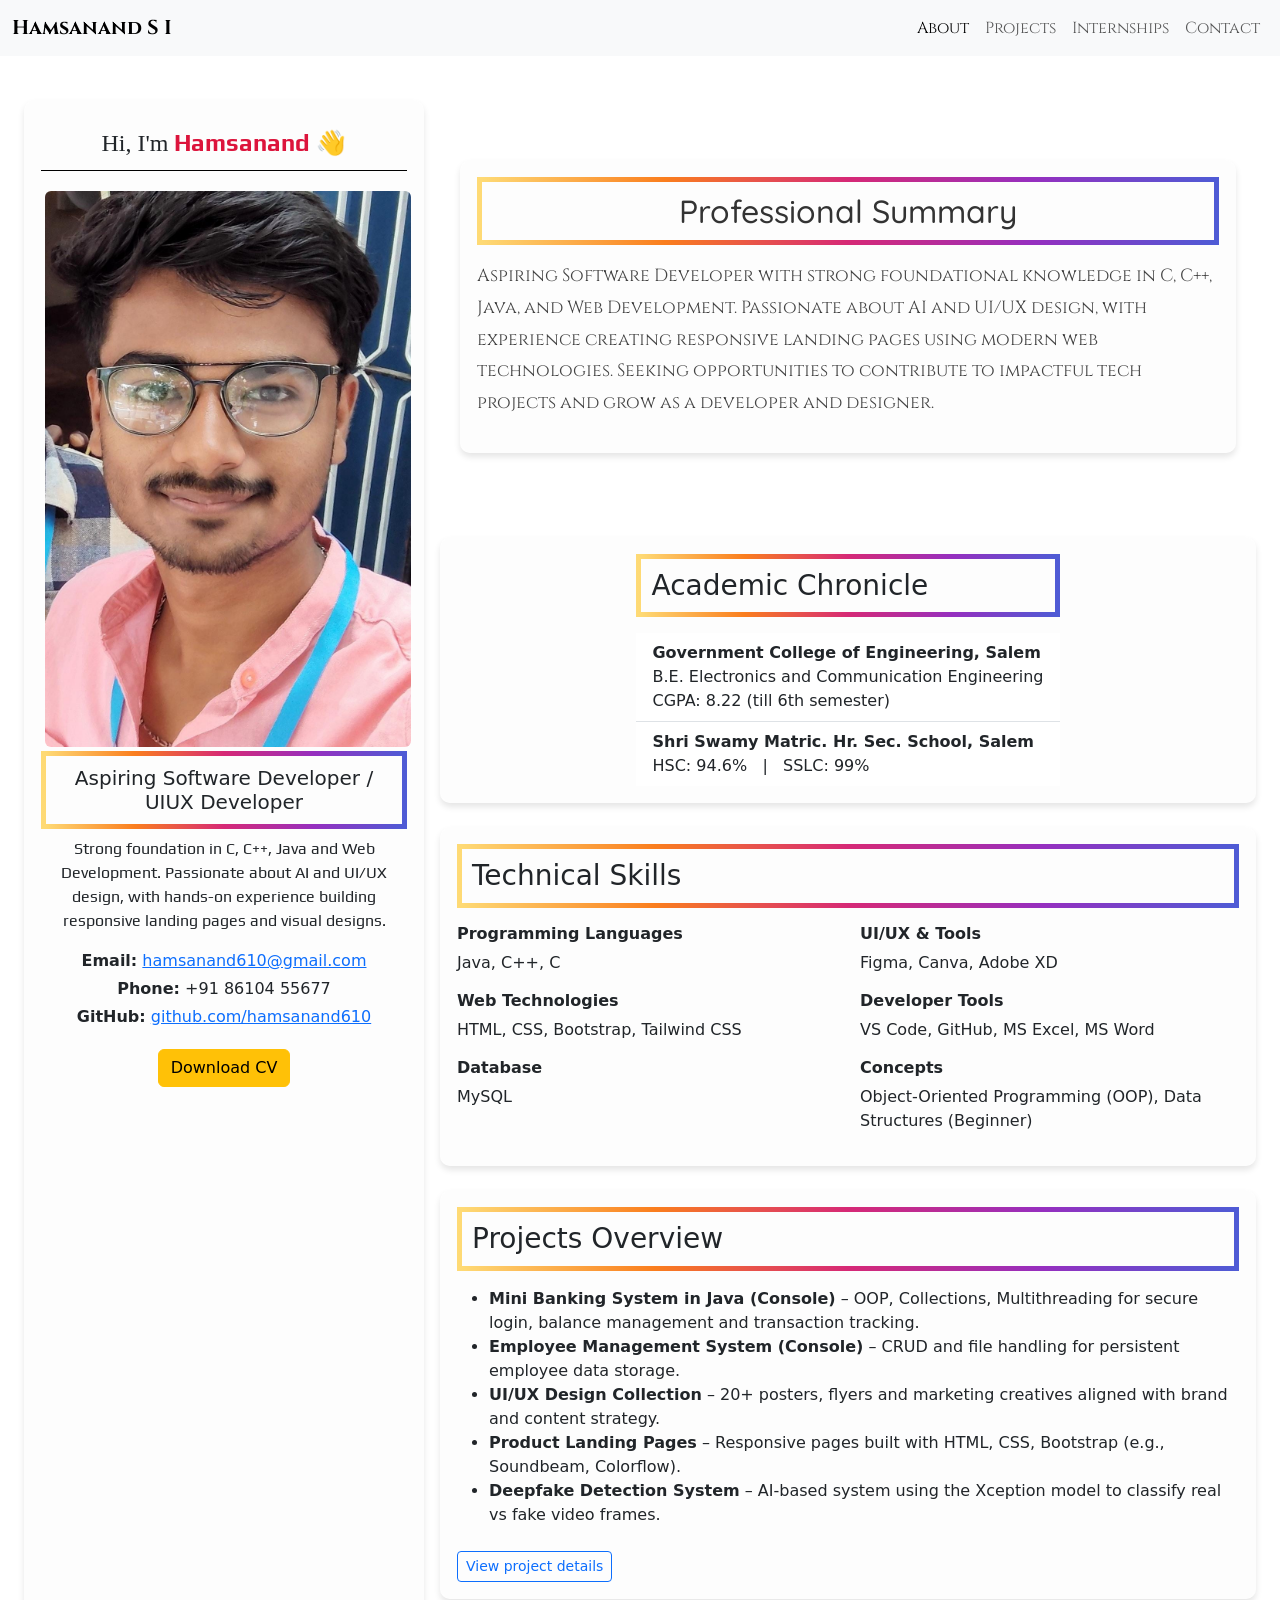
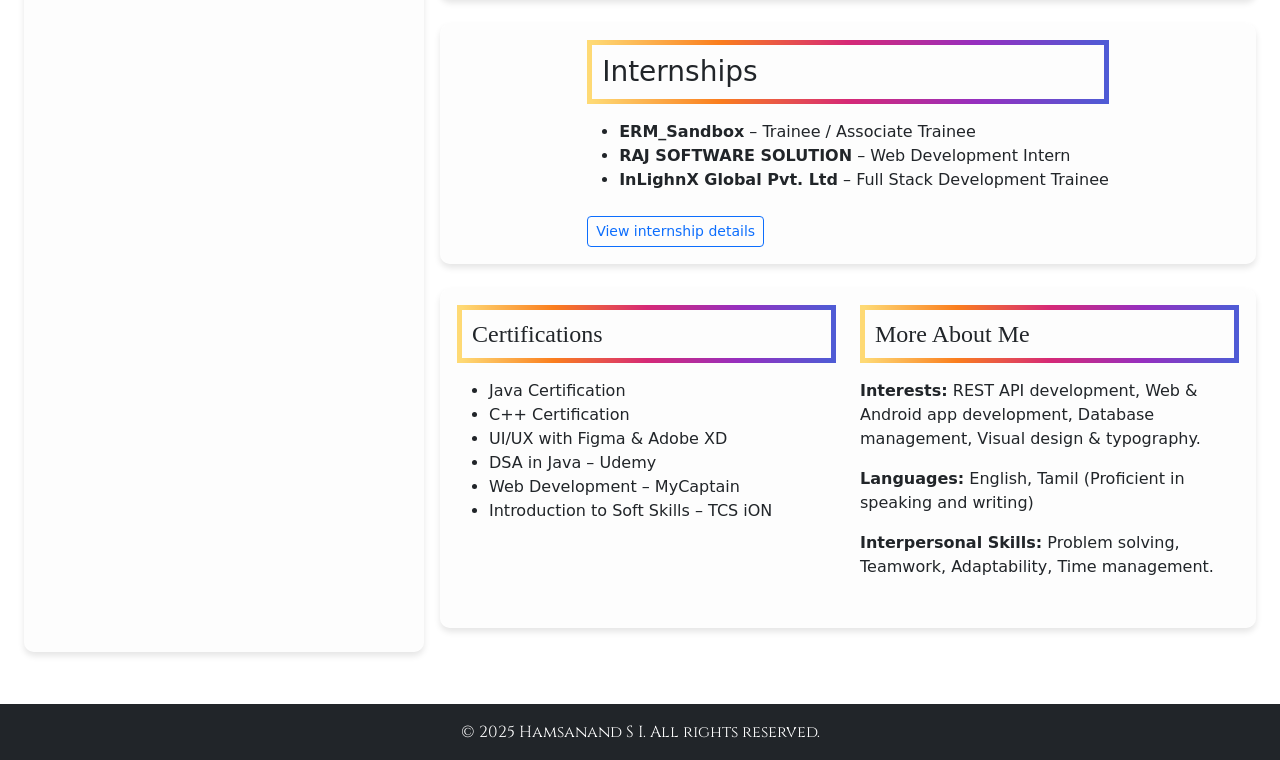
==== index.html @ 98b11f20 "c" ====
<!DOCTYPE html>
<html lang="en">
<head>
    <meta charset="UTF-8">
    <meta name="viewport" content="width=device-width, initial-scale=1.0">
    <title>Hamsanand S I | Portfolio</title>
    <!-- Bootstrap 5 CSS -->
    <link href="https://cdn.jsdelivr.net/npm/bootstrap@5.3.3/dist/css/bootstrap.min.css" rel="stylesheet">
    <link href="css/style.css" rel="stylesheet">
</head>
<body>
<nav class="navbar navbar-expand-lg bg-body-tertiary">
  <div class="container-fluid">
    <a class="navbar-brand fw-bold" href="index.html">Hamsanand S I</a>
    <button class="navbar-toggler" type="button" data-bs-toggle="collapse" data-bs-target="#navbarNavAltMarkup"
      aria-controls="navbarNavAltMarkup" aria-expanded="false" aria-label="Toggle navigation">
      <span class="navbar-toggler-icon"></span>
    </button>
    <div class="collapse navbar-collapse" id="navbarNavAltMarkup">
      <div class="navbar-nav ms-auto">
        <a class="nav-link active" aria-current="page" href="index.html">About</a>
        <a class="nav-link" href="html/projects.html">Projects</a>
        <a class="nav-link" href="html/internships.html">Internships</a>
        <a class="nav-link" href="html/contact.html">Contact</a>
      </div>
    </div>
  </div>
</nav>

<div class="container-fluid py-4">
  <div class="row g-3 m-1">
    <!-- Left card: quick bio -->
    <div class="col-sm-12 col-md-4">
      <div class="card h-100">
        <div class="card-body text-center">
          <h4 class="card-title mb-3">Hi, I'm <span class="fw-bold">Hamsanand</span> 👋</h4>
          <img src="images/hams (1).jpg" class="m-1 rounded card-img-top " alt="Krishna DP">
          <h5 class="un mb-2">Aspiring Software Developer / UIUX Developer</h5>
          <p class="hero mb-3">
            Strong foundation in C, C++, Java and Web Development. Passionate about AI and UI/UX design,
            with hands-on experience building responsive landing pages and visual designs.
          </p>
          <p class="mb-1"><strong>Email:</strong> <a href="mailto:hamsanand610@gmail.com">hamsanand610@gmail.com</a></p>
          <p class="mb-1"><strong>Phone:</strong> +91 86104 55677</p>
          <p class="mb-3"><strong>GitHub:</strong> <a href="https://github.com/hamsanand610" target="_blank">github.com/hamsanand610</a></p>
          <a href="files/HAMSANAND_S_I_CV.pdf" target="_blank" class="btn btn-warning m-1">Download CV</a>
        </div>
      </div>
    </div>

    <!-- Right side content -->
    <div class="col-sm-12 col-md-8">
      <!-- About / Summary -->
      <section id="about" class="mb-4">
        <div class="card">
          <div class="card-body">
            <h2 class="un mb-3 text-center">Professional Summary</h2>
            <p class="hero1 lead">
              Aspiring Software Developer with strong foundational knowledge in C, C++, Java, and Web Development.
              Passionate about AI and UI/UX design, with experience creating responsive landing pages using modern web
              technologies. Seeking opportunities to contribute to impactful tech projects and grow as a developer and designer.
            </p>
          </div>
        </div>
      </section>

      <!-- Academics -->
      <section id="academics" class="mb-4">
        <div class="card">
          <div class="card-body">
            <h3 class="un mb-3">Academic Chronicle</h3>
            <ul class="list-group list-group-flush">
              <li class="list-group-item">
                <strong>Government College of Engineering, Salem</strong><br>
                B.E. Electronics and Communication Engineering<br>
                CGPA: 8.22 (till 6th semester)
              </li>
              <li class="list-group-item">
                <strong>Shri Swamy Matric. Hr. Sec. School, Salem</strong><br>
                HSC: 94.6% &nbsp; | &nbsp; SSLC: 99%
              </li>
            </ul>
          </div>
        </div>
      </section>

      <!-- Skills -->
      <section id="skills" class="mb-4">
        <div class="card">
          <div class="card-body">
            <h3 class="un mb-3">Technical Skills</h3>
            <div class="row">
              <div class="col-md-6">
                <h6 class="fw-bold">Programming Languages</h6>
                <p>Java, C++, C</p>
                <h6 class="fw-bold mt-3">Web Technologies</h6>
                <p>HTML, CSS, Bootstrap, Tailwind CSS</p>
                <h6 class="fw-bold mt-3">Database</h6>
                <p>MySQL</p>
              </div>
              <div class="col-md-6">
                <h6 class="fw-bold">UI/UX & Tools</h6>
                <p>Figma, Canva, Adobe XD</p>
                <h6 class="fw-bold mt-3">Developer Tools</h6>
                <p>VS Code, GitHub, MS Excel, MS Word</p>
                <h6 class="fw-bold mt-3">Concepts</h6>
                <p>Object-Oriented Programming (OOP), Data Structures (Beginner)</p>
              </div>
            </div>
          </div>
        </div>
      </section>

      <!-- Projects overview card linking to detailed page -->
      <section id="projects" class="mb-4">
        <div class="card">
          <div class="card-body">
            <h3 class="un mb-3">Projects Overview</h3>
            <ul>
              <li><strong>Mini Banking System in Java (Console)</strong> – OOP, Collections, Multithreading for secure login, balance management and transaction tracking.</li>
              <li><strong>Employee Management System (Console)</strong> – CRUD and file handling for persistent employee data storage.</li>
              <li><strong>UI/UX Design Collection</strong> – 20+ posters, flyers and marketing creatives aligned with brand and content strategy.</li>
              <li><strong>Product Landing Pages</strong> – Responsive pages built with HTML, CSS, Bootstrap (e.g., Soundbeam, Colorflow).</li>
              <li><strong>Deepfake Detection System</strong> – AI-based system using the Xception model to classify real vs fake video frames.</li>
            </ul>
            <a href="html/projects.html" class="btn btn-outline-primary btn-sm mt-2">View project details</a>
          </div>
        </div>
      </section>

      <!-- Internships overview -->
      <section id="internships" class="mb-4">
        <div class="card">
          <div class="card-body">
            <h3 class="un mb-3">Internships</h3>
            <ul>
              
              <li><strong>ERM_Sandbox</strong> – Trainee / Associate Trainee</li>
              <li><strong>RAJ SOFTWARE SOLUTION</strong> – Web Development Intern</li>
              <li><strong>InLighnX Global Pvt. Ltd</strong> – Full Stack Development Trainee</li>
            </ul>
            <a href="html/internships.html" class="btn btn-outline-primary btn-sm mt-2">View internship details</a>
          </div>
        </div>
      </section>

      <!-- Certifications, Interests, Languages -->
      <section id="extras" class="mb-4">
        <div class="card">
          <div class="card-body">
            <div class="row">
              <div class="col-md-6 mb-3">
                <h4 class="un mb-3">Certifications</h4>
                <ul>
                  <li>Java Certification</li>
                  <li>C++ Certification</li>
                  <li>UI/UX with Figma & Adobe XD</li>
                  <li>DSA in Java – Udemy</li>
                  <li>Web Development – MyCaptain</li>
                  <li>Introduction to Soft Skills – TCS iON</li>
                </ul>
              </div>
              <div class="col-md-6 mb-3">
                <h4 class="un mb-3">More About Me</h4>
                <p><strong>Interests:</strong> REST API development, Web & Android app development, Database management, Visual design & typography.</p>
                <p><strong>Languages:</strong> English, Tamil (Proficient in speaking and writing)</p>
                <p><strong>Interpersonal Skills:</strong> Problem solving, Teamwork, Adaptability, Time management.</p>
              </div>
            </div>
          </div>
        </div>
      </section>

    </div>
  </div>
</div>

<footer class="bg-dark text-white text-center py-3 mt-4">
  <p class="mb-0">&copy; 2025 Hamsanand S I. All rights reserved.</p>
</footer>

<!-- Bootstrap 5 JS -->
<script src="https://cdn.jsdelivr.net/npm/bootstrap@5.3.3/dist/js/bootstrap.bundle.min.js"></script>
<script src="js/index.js"></script>
</body>
</html>
---- css/style.css ----
@import url('https://fonts.googleapis.com/css2?family=Quicksand:wght@300..700&display=swap');
@import url('https://fonts.googleapis.com/css2?family=Play:wght@400;700&family=Quicksand:wght@300..700&display=swap');
@import url('https://fonts.googleapis.com/css2?family=Cinzel:wght@400..900&family=Play:wght@400;700&family=Quicksand:wght@300..700&display=swap');

.col svg{
    width: 150px;
    height: 150px;
}
#hero .card{
    background-color: transparent;
    transition: all 0.5s;
}
#hero .card:hover{
transform: scale(1);
background-color: transparent;
}
#hero .card:hover::before{
    opacity: 0;
}
.card{
    display: flex;
    flex-direction: column;
    justify-content: center;
    align-items: center;
    margin: 0px auto;
}


/* Container styling */
#about {
  padding: 60px 20px;
  background-color: transparent;
  font-family: "Quicksand", sans-serif;
  font-weight: bold;
}

/* Heading style */
#about h2 {
  font-size: 2rem;
  margin-bottom: 20px;
  color: #333;
}

/* Paragraph style */
#about p {
  font-size: 1.1rem;
  line-height: 1.8;
  color: #444;
  text-align: left;
  max-width: 800px;
}
span{
    color:crimson;
    font-weight: bold;
    font-family: "Play", sans-serif;
}

.card {
    background-color: rgba(245, 243, 243, 0.2);
    backdrop-filter: blur(10px);
    border: 1px solid rgba(255, 255, 255, 0.3);
    box-shadow: 0 4px 6px rgba(0, 0, 0, 0.1);
    border-radius: 10px;
    position: relative; /* Needed for pseudo-element positioning */
    overflow: hidden; /* Ensures gradient doesn't spill outside */
    transition: border-color 2s ease, box-shadow 0.8s ease; /* Transition non-gradient properties */
}

.card::before {
    content: '';
    position: absolute;
    top: 0;
    left: 0;
    right: 0;
    bottom: 0;
    background-image: linear-gradient(to top right, #feda75, #fa7e1e, #d62976, #962fbf, #4f5bd5);
    opacity: 0; /* Start invisible */
    transition: opacity 0.8s ease; /* Smoothly fade in */
    z-index: -1; /* Place it behind the card's content if any */
    border-radius: inherit; /* Inherit border-radius from parent */
}

.card:hover::before {
    opacity: 0.4; /* Fade in on hover */
}
.un{
    border: 5px solid transparent; 
    border-image: linear-gradient(to right, #feda75, #fa7e1e, #d62976, #962fbf, #4f5bd5);
    border-image-slice: 1;
    padding: 10px;

}

.card:hover {
    border-color: rgba(255, 255, 255, 0.5);
    box-shadow: 0 8px 12px rgba(0, 0, 0, 0.2);
    background-color: rgba(245, 243, 243, 0); /* Fade original background out */
}

.hero{
    font-family: "Play", sans-serif;
}

.hero1{
    font-family: "Cinzel", serif;
    font-weight: 400;
}
.col{
     font-family: "Cinzel", serif;
     font-weight: bolder;
}

nav a{
    font-family: "Cinzel", serif;
    font-weight: bold;
}

/*------------Home completed---------------*/

h4{
    font-family:cursive;
    border-bottom: 1px solid black;
    padding: 12px;
}

footer{
    font-family: "Cinzel", serif;
}
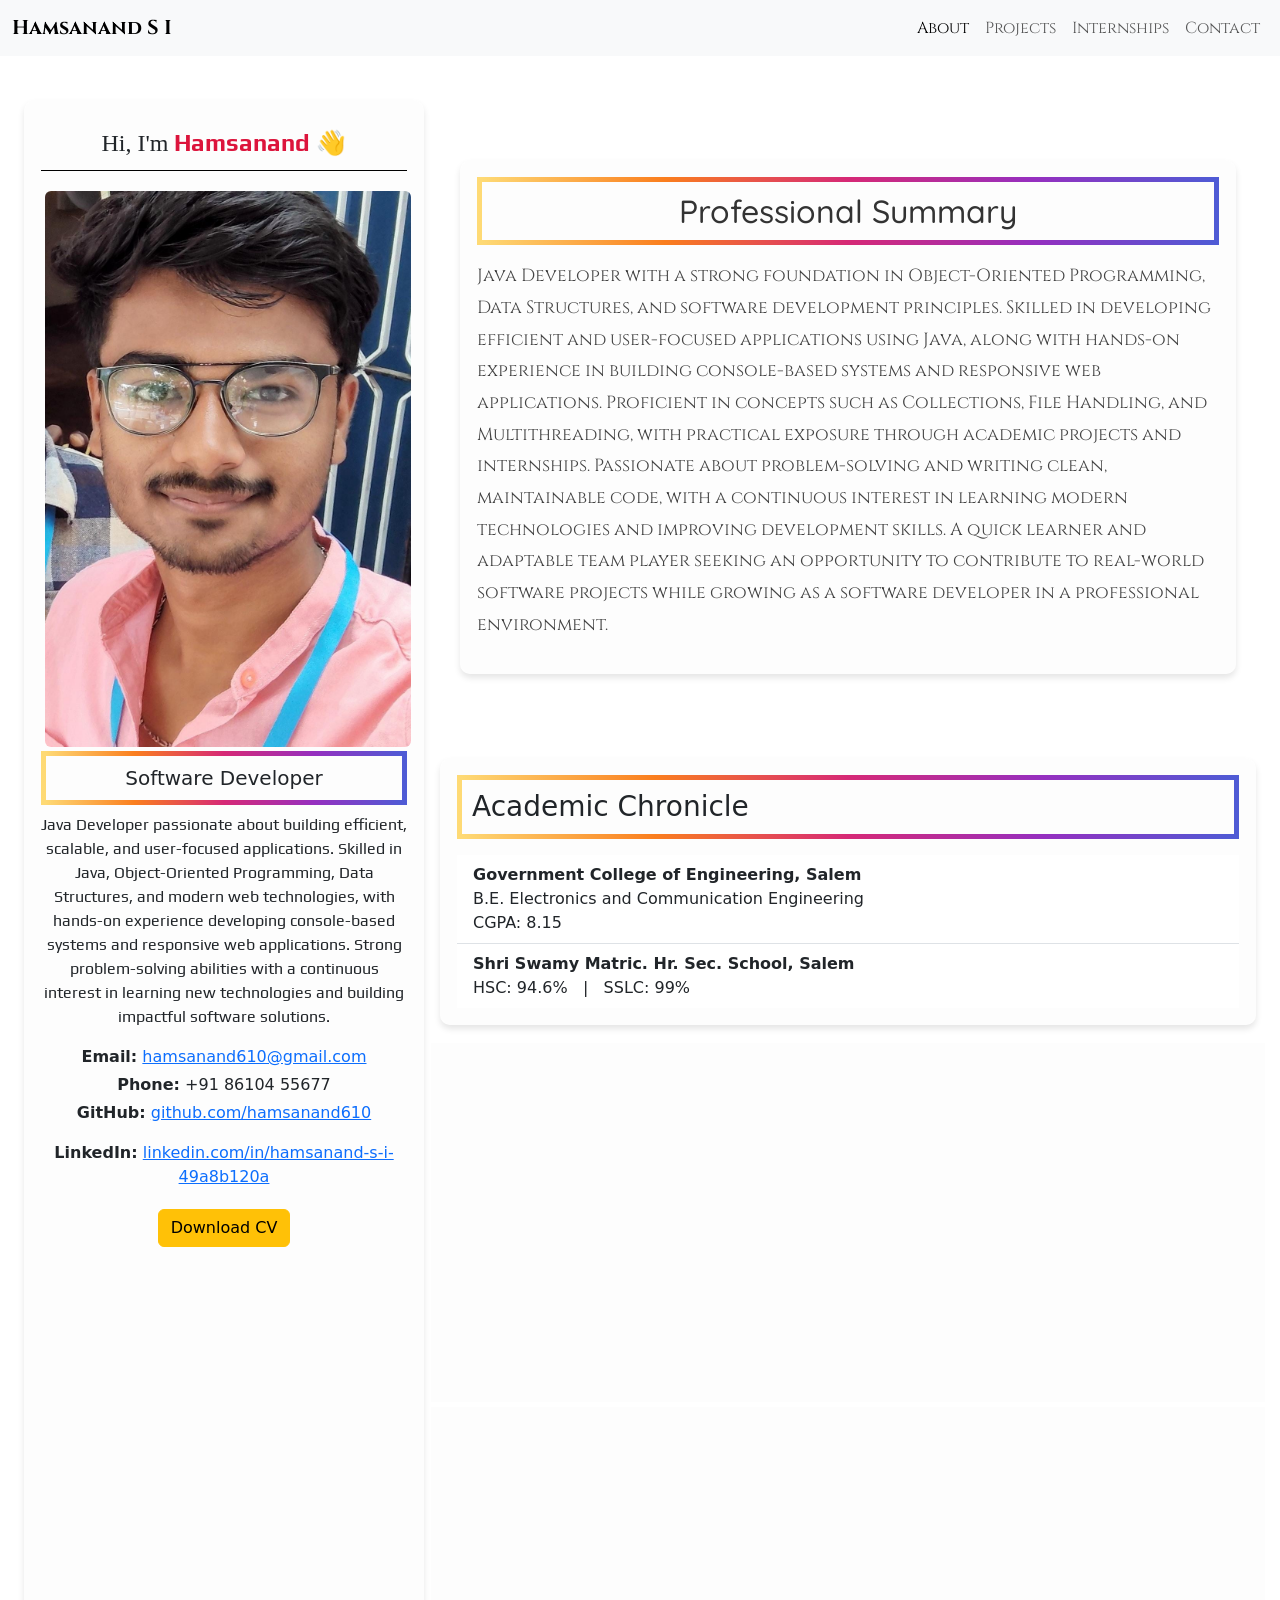
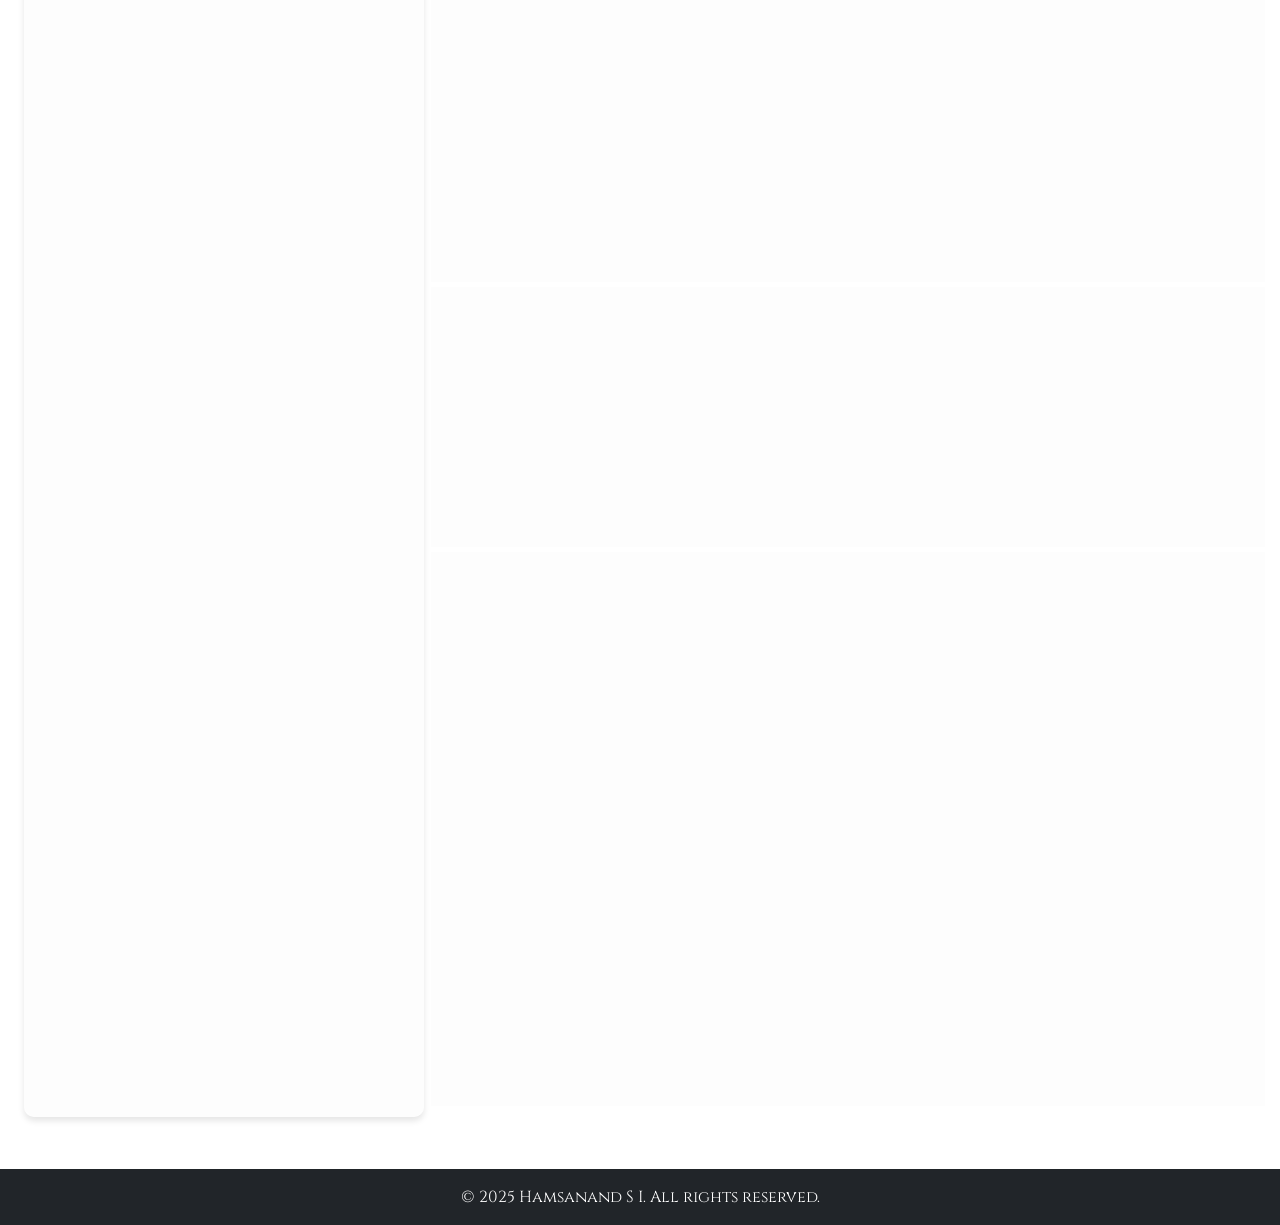
==== commit 289108bf: "Updated portfolio content and styling" ====
--- a/index.html
+++ b/index.html
@@ -34,16 +34,17 @@
       <div class="card h-100">
         <div class="card-body text-center">
           <h4 class="card-title mb-3">Hi, I'm <span class="fw-bold">Hamsanand</span> 👋</h4>
-          <img src="images/hams (1).jpg" class="m-1 rounded card-img-top " alt="Krishna DP">
-          <h5 class="un mb-2">Aspiring Software Developer / UIUX Developer</h5>
+          <img src="images/hams (1).jpg" class="m-1 rounded card-img-top " alt="Hamsanand DP">
+          <h5 class="un mb-2">Software Developer</h5>
           <p class="hero mb-3">
-            Strong foundation in C, C++, Java and Web Development. Passionate about AI and UI/UX design,
-            with hands-on experience building responsive landing pages and visual designs.
+              Java Developer passionate about building efficient, scalable, and user-focused applications. Skilled in Java, Object-Oriented Programming, Data Structures, and modern web technologies, with hands-on experience developing console-based systems and responsive web applications. 
+              Strong problem-solving abilities with a continuous interest in learning new technologies and building impactful software solutions.
           </p>
           <p class="mb-1"><strong>Email:</strong> <a href="mailto:hamsanand610@gmail.com">hamsanand610@gmail.com</a></p>
           <p class="mb-1"><strong>Phone:</strong> +91 86104 55677</p>
-          <p class="mb-3"><strong>GitHub:</strong> <a href="https://github.com/hamsanand610" target="_blank">github.com/hamsanand610</a></p>
-          <a href="files/HAMSANAND_S_I_CV.pdf" target="_blank" class="btn btn-warning m-1">Download CV</a>
+          <p class="mb-3"><strong>GitHub:</strong> <a href="https://github.com/hamsanand610?tab=repositories" target="_blank">github.com/hamsanand610</a></p>
+          <p class="mb-3"><strong>LinkedIn:</strong> <a href="https://www.linkedin.com/in/hamsanand-s-i-612950294?utm_source=share_via&utm_content=profile&utm_medium=member_android" target="_blank">linkedin.com/in/hamsanand-s-i-49a8b120a</a></p>
+          <a href="files/HAMSANAND_S_I_Software_Developer-Resume.pdf" target="_blank" class="btn btn-warning m-1">Download CV</a>
         </div>
       </div>
     </div>
@@ -56,9 +57,9 @@
           <div class="card-body">
             <h2 class="un mb-3 text-center">Professional Summary</h2>
             <p class="hero1 lead">
-              Aspiring Software Developer with strong foundational knowledge in C, C++, Java, and Web Development.
-              Passionate about AI and UI/UX design, with experience creating responsive landing pages using modern web
-              technologies. Seeking opportunities to contribute to impactful tech projects and grow as a developer and designer.
+              Java Developer with a strong foundation in Object-Oriented Programming, Data Structures, and software development principles. Skilled in developing efficient and user-focused applications using Java, along with hands-on experience in building console-based systems and responsive web applications. Proficient in concepts such as Collections, File Handling, and Multithreading, with practical exposure through academic projects and internships.
+              Passionate about problem-solving and writing clean, maintainable code, with a continuous interest in learning modern technologies and improving development skills. A quick learner and adaptable team player seeking an opportunity to contribute to real-world software projects while growing as a software developer in a professional environment.
+
             </p>
           </div>
         </div>
@@ -73,7 +74,7 @@
               <li class="list-group-item">
                 <strong>Government College of Engineering, Salem</strong><br>
                 B.E. Electronics and Communication Engineering<br>
-                CGPA: 8.22 (till 6th semester)
+                CGPA: 8.15
               </li>
               <li class="list-group-item">
                 <strong>Shri Swamy Matric. Hr. Sec. School, Salem</strong><br>
@@ -92,19 +93,19 @@
             <div class="row">
               <div class="col-md-6">
                 <h6 class="fw-bold">Programming Languages</h6>
-                <p>Java, C++, C</p>
+                <p>Java, C++</p>
                 <h6 class="fw-bold mt-3">Web Technologies</h6>
-                <p>HTML, CSS, Bootstrap, Tailwind CSS</p>
+                <p>HTML, CSS, JavaScript, Bootstrap, TailwindCSS, ReactJS</p>
                 <h6 class="fw-bold mt-3">Database</h6>
-                <p>MySQL</p>
+                <p>SQL</p>
               </div>
               <div class="col-md-6">
                 <h6 class="fw-bold">UI/UX & Tools</h6>
                 <p>Figma, Canva, Adobe XD</p>
                 <h6 class="fw-bold mt-3">Developer Tools</h6>
-                <p>VS Code, GitHub, MS Excel, MS Word</p>
+                <p>VS Code, Git, GitHub, MS Excel, MS Word</p>
                 <h6 class="fw-bold mt-3">Concepts</h6>
-                <p>Object-Oriented Programming (OOP), Data Structures (Beginner)</p>
+                <p>Object-Oriented Programming (OOPS), Data Structures</p>
               </div>
             </div>
           </div>
@@ -117,11 +118,13 @@
           <div class="card-body">
             <h3 class="un mb-3">Projects Overview</h3>
             <ul>
+              <li><strong>CareerAI</strong> – AI-powered interview preparation platform with ATS resume analysis, analytics dashboard, and interactive user interfaces built using ReactJS and modern web technologies.</li>
               <li><strong>Mini Banking System in Java (Console)</strong> – OOP, Collections, Multithreading for secure login, balance management and transaction tracking.</li>
               <li><strong>Employee Management System (Console)</strong> – CRUD and file handling for persistent employee data storage.</li>
-              <li><strong>UI/UX Design Collection</strong> – 20+ posters, flyers and marketing creatives aligned with brand and content strategy.</li>
+              <li><strong>UI/UX Design Collection</strong> – 30+ posters, flyers and marketing creatives aligned with brand and content strategy.</li>
               <li><strong>Product Landing Pages</strong> – Responsive pages built with HTML, CSS, Bootstrap (e.g., Soundbeam, Colorflow).</li>
               <li><strong>Deepfake Detection System</strong> – AI-based system using the Xception model to classify real vs fake video frames.</li>
+            
             </ul>
             <a href="html/projects.html" class="btn btn-outline-primary btn-sm mt-2">View project details</a>
           </div>
@@ -135,7 +138,7 @@
             <h3 class="un mb-3">Internships</h3>
             <ul>
               
-              <li><strong>ERM_Sandbox</strong> – Trainee / Associate Trainee</li>
+              <li><strong>ERM_Sandbox</strong> – Associate Trainee</li>
               <li><strong>RAJ SOFTWARE SOLUTION</strong> – Web Development Intern</li>
               <li><strong>InLighnX Global Pvt. Ltd</strong> – Full Stack Development Trainee</li>
             </ul>
@@ -149,18 +152,19 @@
         <div class="card">
           <div class="card-body">
             <div class="row">
-              <div class="col-md-6 mb-3">
+              <div class="col-12 mb-4">
                 <h4 class="un mb-3">Certifications</h4>
                 <ul>
                   <li>Java Certification</li>
                   <li>C++ Certification</li>
                   <li>UI/UX with Figma & Adobe XD</li>
                   <li>DSA in Java – Udemy</li>
+                  <li>JavaEE – Udemy</li>
                   <li>Web Development – MyCaptain</li>
                   <li>Introduction to Soft Skills – TCS iON</li>
                 </ul>
               </div>
-              <div class="col-md-6 mb-3">
+              <div class="col-12">
                 <h4 class="un mb-3">More About Me</h4>
                 <p><strong>Interests:</strong> REST API development, Web & Android app development, Database management, Visual design & typography.</p>
                 <p><strong>Languages:</strong> English, Tamil (Proficient in speaking and writing)</p>
--- a/css/style.css
+++ b/css/style.css
@@ -18,11 +18,8 @@
     opacity: 0;
 }
 .card{
-    display: flex;
-    flex-direction: column;
-    justify-content: center;
-    align-items: center;
-    margin: 0px auto;
+    height: 100%;
+    margin: 0 auto;
 }
 
 
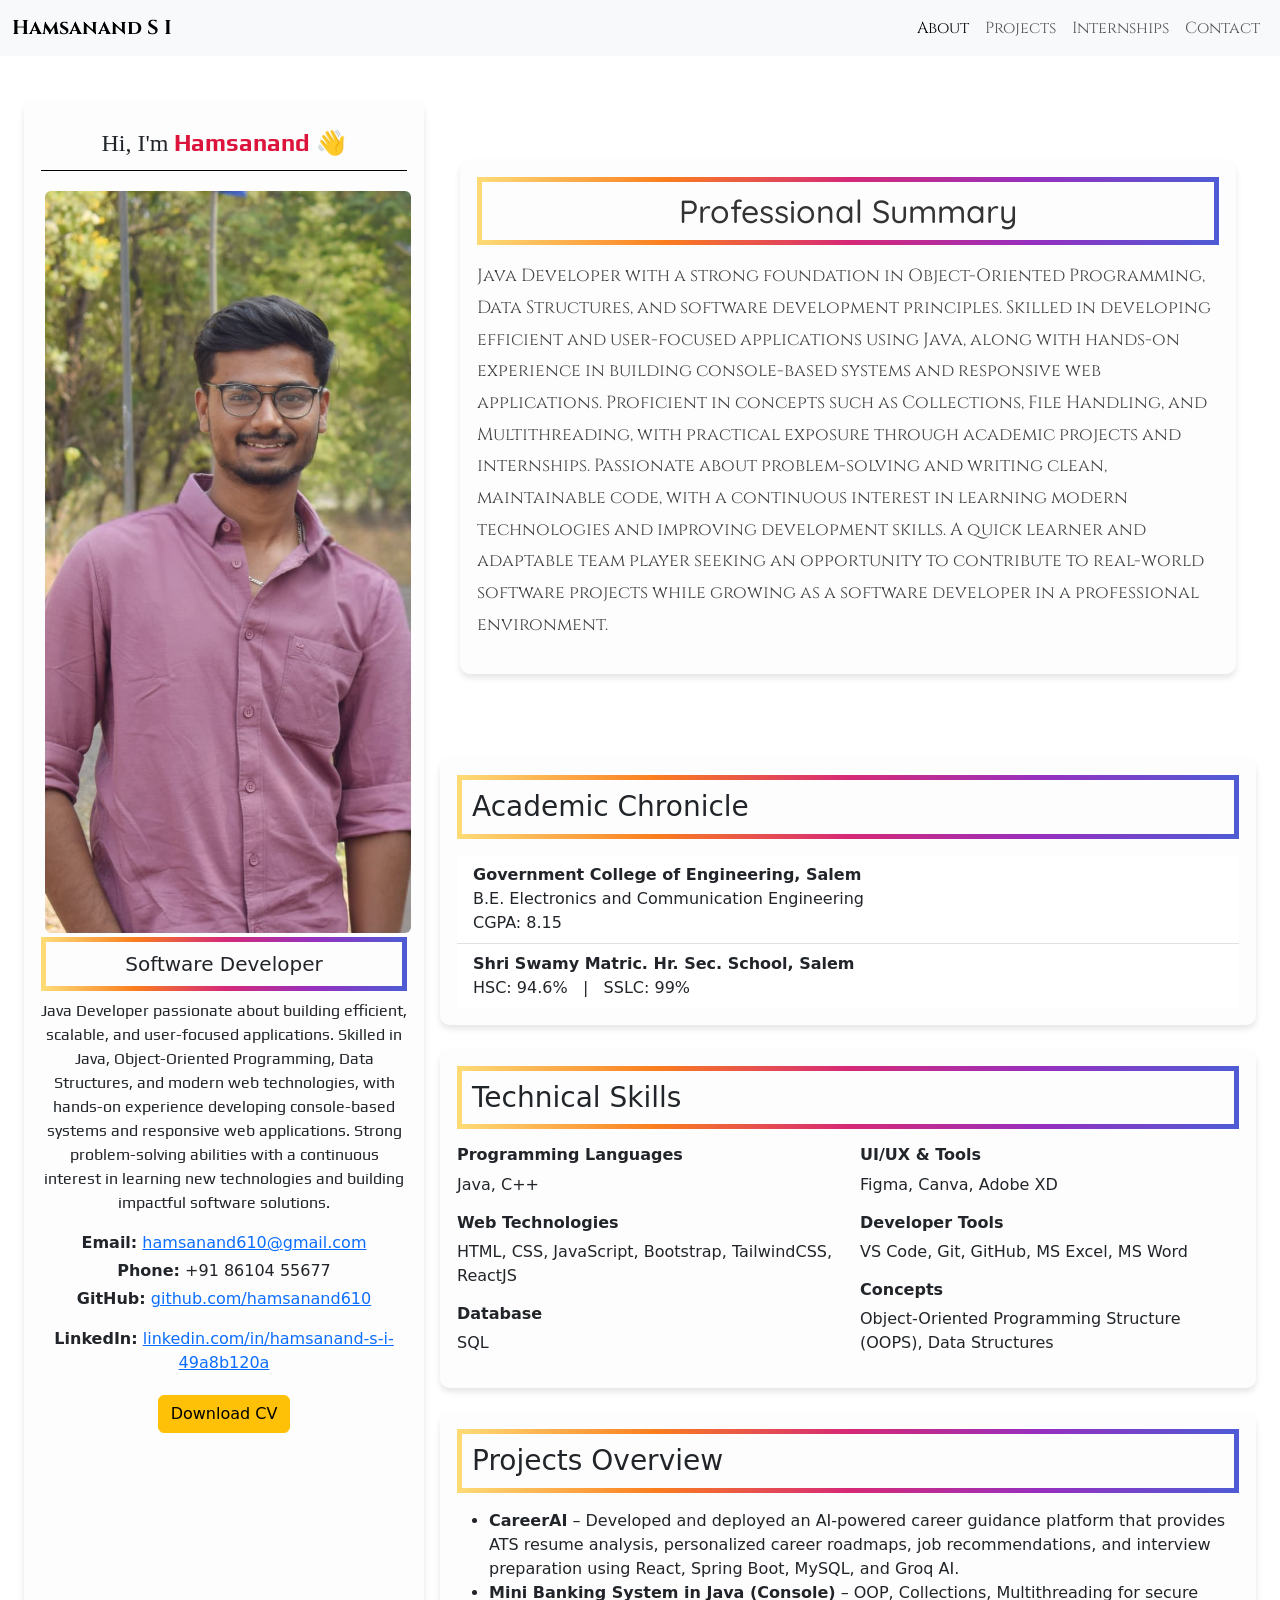
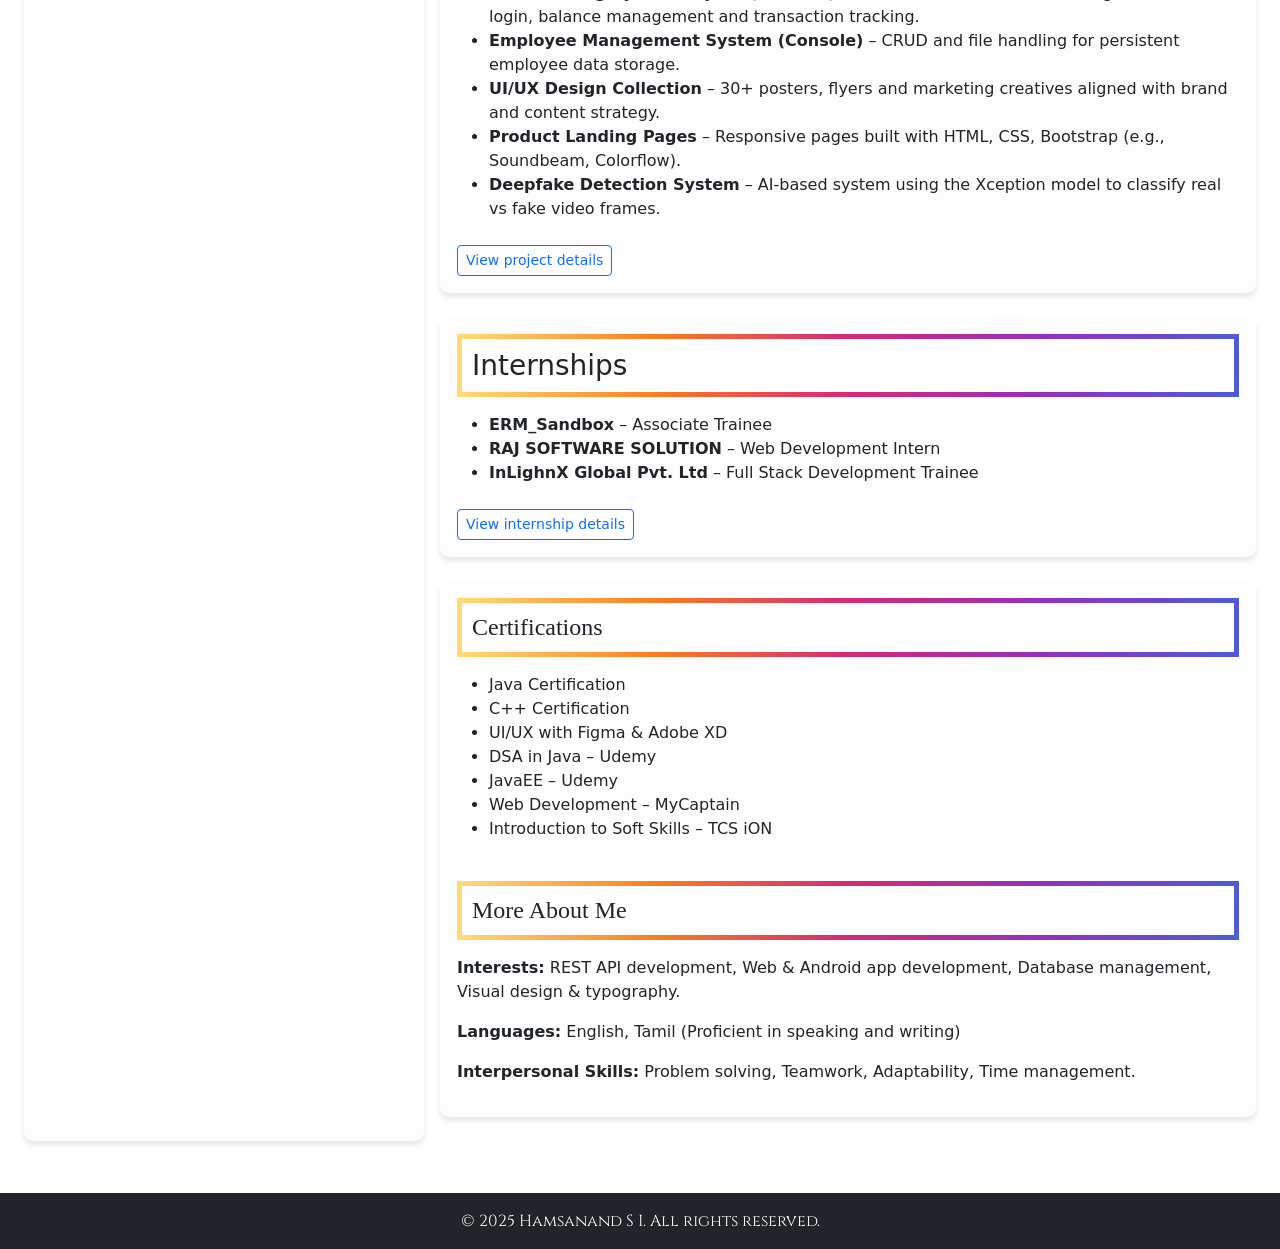
==== commit 91d4f029: "19/6 updated" ====
--- a/index.html
+++ b/index.html
@@ -44,7 +44,7 @@
           <p class="mb-1"><strong>Phone:</strong> +91 86104 55677</p>
           <p class="mb-3"><strong>GitHub:</strong> <a href="https://github.com/hamsanand610?tab=repositories" target="_blank">github.com/hamsanand610</a></p>
           <p class="mb-3"><strong>LinkedIn:</strong> <a href="https://www.linkedin.com/in/hamsanand-s-i-612950294?utm_source=share_via&utm_content=profile&utm_medium=member_android" target="_blank">linkedin.com/in/hamsanand-s-i-49a8b120a</a></p>
-          <a href="files/HAMSANAND_S_I_Software_Developer-Resume.pdf" target="_blank" class="btn btn-warning m-1">Download CV</a>
+          <a href="files/HAMSANAND_Software_develpoer.pdf" target="_blank" class="btn btn-warning m-1">Download CV</a>
         </div>
       </div>
     </div>
@@ -59,7 +59,6 @@
             <p class="hero1 lead">
               Java Developer with a strong foundation in Object-Oriented Programming, Data Structures, and software development principles. Skilled in developing efficient and user-focused applications using Java, along with hands-on experience in building console-based systems and responsive web applications. Proficient in concepts such as Collections, File Handling, and Multithreading, with practical exposure through academic projects and internships.
               Passionate about problem-solving and writing clean, maintainable code, with a continuous interest in learning modern technologies and improving development skills. A quick learner and adaptable team player seeking an opportunity to contribute to real-world software projects while growing as a software developer in a professional environment.
-
             </p>
           </div>
         </div>
@@ -105,7 +104,7 @@
                 <h6 class="fw-bold mt-3">Developer Tools</h6>
                 <p>VS Code, Git, GitHub, MS Excel, MS Word</p>
                 <h6 class="fw-bold mt-3">Concepts</h6>
-                <p>Object-Oriented Programming (OOPS), Data Structures</p>
+                <p>Object-Oriented Programming Structure (OOPS), Data Structures</p>
               </div>
             </div>
           </div>
@@ -118,7 +117,7 @@
           <div class="card-body">
             <h3 class="un mb-3">Projects Overview</h3>
             <ul>
-              <li><strong>CareerAI</strong> – AI-powered interview preparation platform with ATS resume analysis, analytics dashboard, and interactive user interfaces built using ReactJS and modern web technologies.</li>
+              <li><strong>CareerAI</strong> – Developed and deployed an AI-powered career guidance platform that provides ATS resume analysis, personalized career roadmaps, job recommendations, and interview preparation using React, Spring Boot, MySQL, and Groq AI.</li>
               <li><strong>Mini Banking System in Java (Console)</strong> – OOP, Collections, Multithreading for secure login, balance management and transaction tracking.</li>
               <li><strong>Employee Management System (Console)</strong> – CRUD and file handling for persistent employee data storage.</li>
               <li><strong>UI/UX Design Collection</strong> – 30+ posters, flyers and marketing creatives aligned with brand and content strategy.</li>
